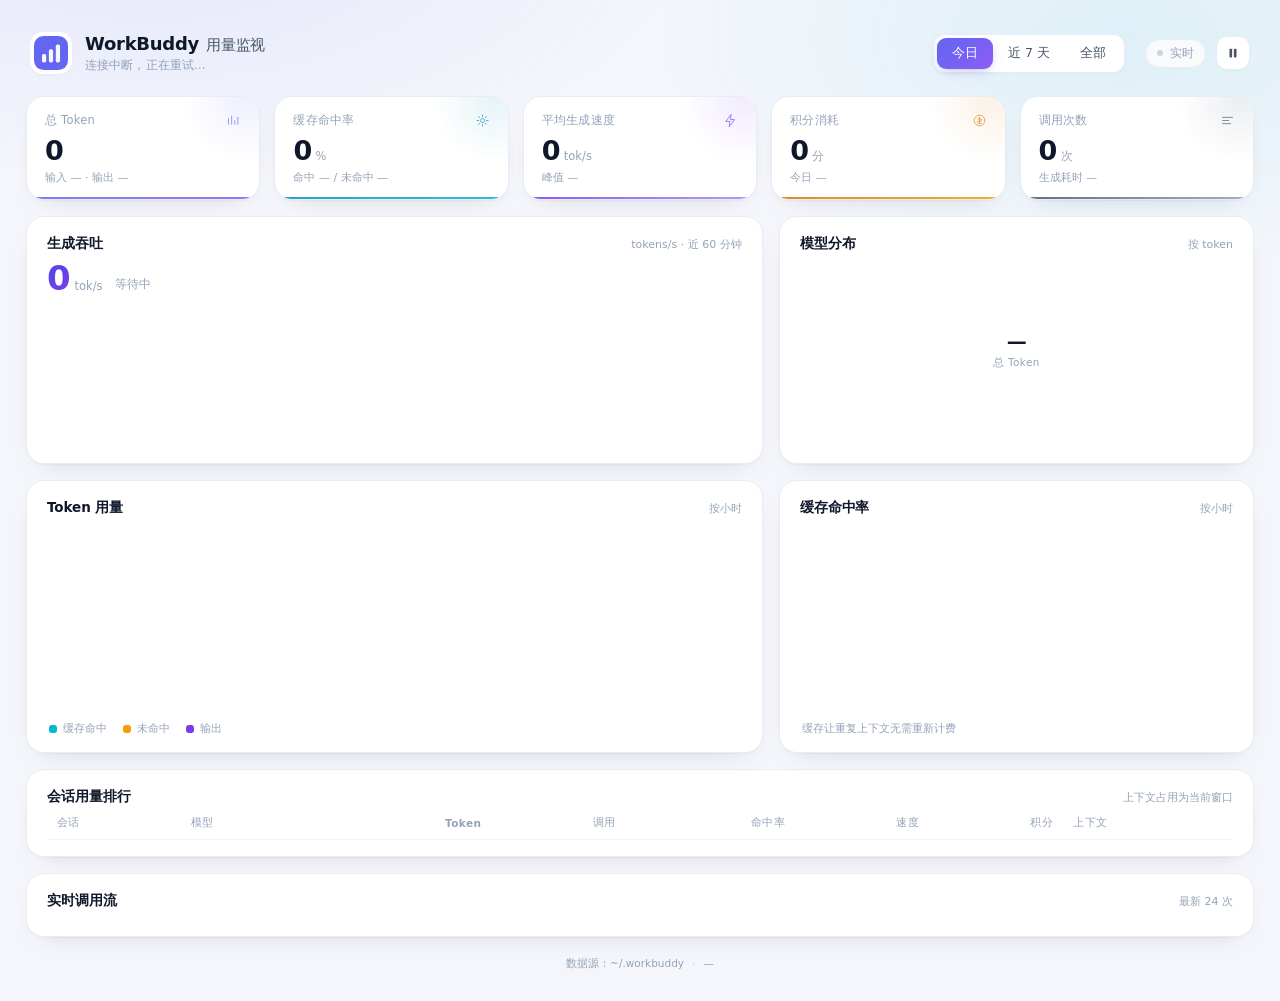
==== web/index.html @ 99a71e75 "初始化：WorkBuddy 用量监视面板 - 只读采集 ~/.workbuddy 下的会话 jsonl 与 sqlite，增量解析新字节 - PyQt5 原生面板，QPainter 手绘图表，不依赖浏" ====
<!DOCTYPE html>
<html lang="zh-CN">
<head>
<meta charset="utf-8">
<meta name="viewport" content="width=device-width, initial-scale=1">
<title>WorkBuddy 用量监视</title>
<link rel="icon" href="icon.png">
<link rel="stylesheet" href="style.css">
</head>
<body>
<div class="app">

  <header class="topbar">
    <div class="brand">
      <div class="logo">
        <svg viewBox="0 0 32 32" aria-hidden="true">
          <rect x="0" y="0" width="32" height="32" rx="9" fill="url(#lg)"/>
          <rect x="7.5" y="17" width="4" height="8" rx="1.6" fill="#fff" opacity=".95"/>
          <rect x="14" y="12.5" width="4" height="12.5" rx="1.6" fill="#fff" opacity=".95"/>
          <rect x="20.5" y="8" width="4" height="17" rx="1.6" fill="#fff" opacity=".95"/>
          <defs>
            <linearGradient id="lg" x1="0" y1="0" x2="32" y2="32">
              <stop offset="0" stop-color="#6366f1"/>
              <stop offset="1" stop-color="#8b5cf6"/>
            </linearGradient>
          </defs>
        </svg>
      </div>
      <div class="brand-txt">
        <h1>WorkBuddy <em>用量监视</em></h1>
        <div class="sub"><span id="live-status">正在读取本地记录…</span></div>
      </div>
    </div>

    <nav class="seg" id="range">
      <button data-range="today" class="on">今日</button>
      <button data-range="7d">近 7 天</button>
      <button data-range="all">全部</button>
    </nav>

    <div class="top-right">
      <div class="live" id="livebadge"><i></i>实时</div>
      <button class="icon-btn" id="pause" title="暂停 / 继续刷新">
        <svg viewBox="0 0 16 16"><rect x="4" y="3" width="3" height="10" rx="1"/><rect x="9" y="3" width="3" height="10" rx="1"/></svg>
      </button>
    </div>
  </header>

  <section class="kpis">
    <article class="kpi" style="--a:#6366f1;--b:#8b5cf6">
      <div class="kpi-top"><span>总 Token</span>
        <svg class="kpi-ico" viewBox="0 0 24 24"><path d="M4 18V9m5 9V5m5 13v-6m5 6V7" stroke-linecap="round"/></svg>
      </div>
      <div class="kpi-val"><b data-k="tokens">0</b></div>
      <div class="kpi-foot"><span data-k="inout">输入 — · 输出 —</span></div>
    </article>

    <article class="kpi" style="--a:#0891b2;--b:#06b6d4">
      <div class="kpi-top"><span>缓存命中率</span>
        <svg class="kpi-ico" viewBox="0 0 24 24"><path d="M12 3v3m0 12v3M3 12h3m12 0h3M5.6 5.6l2.1 2.1m8.6 8.6l2.1 2.1m0-12.8l-2.1 2.1M7.7 16.3l-2.1 2.1" stroke-linecap="round"/><circle cx="12" cy="12" r="3.2"/></svg>
      </div>
      <div class="kpi-val"><b data-k="hitrate">0</b><small>%</small></div>
      <div class="kpi-foot"><span data-k="hitinfo">命中 — / 未命中 —</span></div>
    </article>

    <article class="kpi" style="--a:#7c3aed;--b:#a78bfa">
      <div class="kpi-top"><span>平均生成速度</span>
        <svg class="kpi-ico" viewBox="0 0 24 24"><path d="M13 2L4.5 13.5H11l-1 8.5 8.5-11.5H12l1-8.5z" stroke-linejoin="round"/></svg>
      </div>
      <div class="kpi-val"><b data-k="speed">0</b><small>tok/s</small></div>
      <div class="kpi-foot"><span data-k="speedinfo">峰值 —</span></div>
    </article>

    <article class="kpi" style="--a:#d97706;--b:#f59e0b">
      <div class="kpi-top"><span>积分消耗</span>
        <svg class="kpi-ico" viewBox="0 0 24 24"><circle cx="12" cy="12" r="8.5"/><path d="M12 7v10M9.5 9.5h4a1.8 1.8 0 010 3.6h-3a1.8 1.8 0 000 3.6h4" stroke-linecap="round"/></svg>
      </div>
      <div class="kpi-val"><b data-k="credit">0</b><small>分</small></div>
      <div class="kpi-foot"><span data-k="creditinfo">今日 —</span></div>
    </article>

    <article class="kpi" style="--a:#475569;--b:#94a3b8">
      <div class="kpi-top"><span>调用次数</span>
        <svg class="kpi-ico" viewBox="0 0 24 24"><path d="M4 7h16M4 12h10M4 17h13" stroke-linecap="round"/></svg>
      </div>
      <div class="kpi-val"><b data-k="calls">0</b><small>次</small></div>
      <div class="kpi-foot"><span data-k="callinfo">生成耗时 —</span></div>
    </article>
  </section>

  <section class="grid">
    <article class="card c-speed">
      <header>
        <h2>生成吞吐</h2>
        <span class="tag">tokens/s · 近 60 分钟</span>
      </header>
      <div class="big-row">
        <div class="big"><b id="now-speed">0</b><small>tok/s</small></div>
        <div class="big-sub" id="now-sub">等待中</div>
      </div>
      <div class="chart-wrap"><canvas id="chart-speed"></canvas></div>
    </article>

    <article class="card c-model">
      <header><h2>模型分布</h2><span class="tag">按 token</span></header>
      <div class="donut-wrap">
        <canvas id="chart-models"></canvas>
        <div class="donut-center"><b id="model-total">—</b><span>总 Token</span></div>
      </div>
      <ul class="legend" id="model-legend"></ul>
    </article>

    <article class="card c-usage">
      <header><h2>Token 用量</h2><span class="tag" id="usage-tag">按小时</span></header>
      <div class="chart-wrap tall"><canvas id="chart-usage"></canvas></div>
      <div class="legend-inline">
        <span><i style="background:#06b6d4"></i>缓存命中</span>
        <span><i style="background:#f59e0b"></i>未命中</span>
        <span><i style="background:#7c3aed"></i>输出</span>
      </div>
    </article>

    <article class="card c-cache">
      <header><h2>缓存命中率</h2><span class="tag" id="cache-tag">按小时</span></header>
      <div class="chart-wrap tall"><canvas id="chart-cache"></canvas></div>
      <div class="cache-note" id="cache-note">缓存让重复上下文无需重新计费</div>
    </article>
  </section>

  <section class="card c-sessions">
    <header>
      <h2>会话用量排行</h2>
      <span class="tag">上下文占用为当前窗口</span>
    </header>
    <div class="table-wrap">
      <table id="tbl-sessions">
        <thead>
          <tr>
            <th class="col-title">会话</th>
            <th>模型</th>
            <th class="num">Token</th>
            <th class="num">调用</th>
            <th class="num">命中率</th>
            <th class="num">速度</th>
            <th class="num">积分</th>
            <th class="col-ctx">上下文</th>
          </tr>
        </thead>
        <tbody></tbody>
      </table>
    </div>
  </section>

  <section class="card c-stream">
    <header><h2>实时调用流</h2><span class="tag" id="stream-tag">最新 24 次</span></header>
    <ul class="stream" id="stream"></ul>
  </section>

  <footer class="foot">
    <span id="foot-src">数据源：~/.workbuddy</span>
    <span class="dotsep">·</span>
    <span id="foot-stat">—</span>
  </footer>
</div>

<div class="tip" id="tip"></div>
<script src="app.js"></script>
</body>
</html>
---- web/style.css ----
:root {
  --bg: #f4f6fb;
  --bg2: #eef1f8;
  --panel: #ffffff;
  --ink: #0f172a;
  --ink2: #475569;
  --ink3: #94a3b8;
  --line: #e8ecf4;
  --line2: #f1f4f9;
  --indigo: #6366f1;
  --violet: #8b5cf6;
  --cyan: #06b6d4;
  --amber: #f59e0b;
  --shadow: 0 1px 2px rgba(15, 23, 42, .04), 0 10px 28px -18px rgba(15, 23, 42, .22);
  --shadow-h: 0 2px 4px rgba(15, 23, 42, .05), 0 18px 36px -22px rgba(15, 23, 42, .3);
  --radius: 18px;
}

* { box-sizing: border-box; }

html, body {
  margin: 0;
  padding: 0;
  background: var(--bg);
  color: var(--ink);
  font-family: -apple-system, BlinkMacSystemFont, "Segoe UI", "Noto Sans CJK SC",
               "PingFang SC", "Hiragino Sans GB", "Microsoft YaHei", system-ui, sans-serif;
  font-size: 14px;
  -webkit-font-smoothing: antialiased;
}

body::before {
  content: "";
  position: fixed;
  inset: 0;
  background:
    radial-gradient(900px 420px at 12% -8%, rgba(99, 102, 241, .10), transparent 60%),
    radial-gradient(760px 380px at 88% 4%, rgba(6, 182, 212, .09), transparent 62%);
  pointer-events: none;
  z-index: 0;
}

.app {
  position: relative;
  z-index: 1;
  max-width: 1460px;
  margin: 0 auto;
  padding: 26px 26px 30px;
}

/* ---------------- topbar ---------------- */

.topbar {
  display: flex;
  align-items: center;
  gap: 20px;
  padding: 6px 4px 22px;
  flex-wrap: wrap;
}

.brand { display: flex; align-items: center; gap: 13px; margin-right: auto; }

.logo {
  width: 42px; height: 42px;
  border-radius: 13px;
  background: #fff;
  box-shadow: var(--shadow);
  display: grid;
  place-items: center;
  flex: none;
}
.logo svg { width: 34px; height: 34px; }

.brand-txt h1 {
  margin: 0;
  font-size: 18px;
  font-weight: 650;
  letter-spacing: -.015em;
  display: flex;
  align-items: baseline;
  gap: 7px;
}
.brand-txt h1 em {
  font-style: normal;
  font-weight: 500;
  font-size: 15px;
  color: var(--ink2);
}
.brand-txt .sub {
  margin-top: 3px;
  font-size: 11.5px;
  color: var(--ink3);
  letter-spacing: .01em;
}

.seg {
  display: inline-flex;
  background: #fff;
  border: 1px solid var(--line);
  border-radius: 12px;
  padding: 3px;
  box-shadow: 0 1px 2px rgba(15, 23, 42, .03);
}
.seg button {
  border: 0;
  background: transparent;
  color: var(--ink2);
  font: inherit;
  font-size: 12.5px;
  padding: 7px 15px;
  border-radius: 9px;
  cursor: pointer;
  transition: background .18s, color .18s, box-shadow .18s;
  white-space: nowrap;
}
.seg button:hover { color: var(--ink); background: #f7f8fc; }
.seg button.on {
  background: linear-gradient(135deg, #6366f1, #8b5cf6);
  color: #fff;
  box-shadow: 0 4px 12px -4px rgba(99, 102, 241, .5);
}

.top-right { display: flex; align-items: center; gap: 10px; }

.live {
  display: inline-flex;
  align-items: center;
  gap: 7px;
  font-size: 11.5px;
  color: #059669;
  background: #ecfdf5;
  border: 1px solid #d1fae5;
  padding: 6px 11px;
  border-radius: 999px;
  font-weight: 500;
  transition: opacity .2s;
}
.live i {
  width: 6px; height: 6px;
  border-radius: 50%;
  background: #10b981;
  box-shadow: 0 0 0 0 rgba(16, 185, 129, .55);
  animation: pulse 2s infinite;
}
.live.off { color: var(--ink3); background: #f8fafc; border-color: var(--line); }
.live.off i { background: #cbd5e1; animation: none; box-shadow: none; }

@keyframes pulse {
  0% { box-shadow: 0 0 0 0 rgba(16, 185, 129, .5); }
  70% { box-shadow: 0 0 0 7px rgba(16, 185, 129, 0); }
  100% { box-shadow: 0 0 0 0 rgba(16, 185, 129, 0); }
}

.icon-btn {
  width: 34px; height: 34px;
  border-radius: 11px;
  border: 1px solid var(--line);
  background: #fff;
  cursor: pointer;
  display: grid;
  place-items: center;
  box-shadow: 0 1px 2px rgba(15, 23, 42, .03);
  transition: transform .15s, background .15s;
}
.icon-btn:hover { background: #f8fafc; transform: translateY(-1px); }
.icon-btn svg { width: 14px; height: 14px; fill: var(--ink2); }

/* ---------------- kpi ---------------- */

.kpis {
  display: grid;
  grid-template-columns: repeat(5, 1fr);
  gap: 14px;
  margin-bottom: 16px;
}

.kpi {
  position: relative;
  background: var(--panel);
  border: 1px solid var(--line);
  border-radius: var(--radius);
  padding: 16px 18px 14px;
  box-shadow: var(--shadow);
  overflow: hidden;
  transition: transform .2s ease, box-shadow .2s ease;
}
.kpi:hover { transform: translateY(-2px); box-shadow: var(--shadow-h); }
.kpi::after {
  content: "";
  position: absolute;
  left: 0; right: 0; bottom: 0;
  height: 2.5px;
  background: linear-gradient(90deg, var(--a), var(--b));
  opacity: .85;
}
.kpi::before {
  content: "";
  position: absolute;
  width: 130px; height: 130px;
  right: -52px; top: -62px;
  border-radius: 50%;
  background: radial-gradient(circle, var(--a), transparent 68%);
  opacity: .10;
}

.kpi-top {
  display: flex;
  align-items: center;
  justify-content: space-between;
  font-size: 11.5px;
  color: var(--ink3);
  letter-spacing: .02em;
}
.kpi-ico {
  width: 15px; height: 15px;
  fill: none;
  stroke: var(--a);
  stroke-width: 1.6;
  opacity: .65;
}

.kpi-val {
  margin: 9px 0 5px;
  display: flex;
  align-items: baseline;
  gap: 4px;
}
.kpi-val b {
  font-size: 27px;
  font-weight: 640;
  letter-spacing: -.028em;
  font-variant-numeric: tabular-nums;
  line-height: 1.05;
}
.kpi-val small { font-size: 11.5px; color: var(--ink3); font-weight: 500; }

.kpi-foot {
  font-size: 11px;
  color: var(--ink3);
  white-space: nowrap;
  overflow: hidden;
  text-overflow: ellipsis;
}

/* ---------------- cards ---------------- */

.grid {
  display: grid;
  grid-template-columns: 1.55fr 1fr;
  gap: 16px;
  margin-bottom: 16px;
}

.card {
  background: var(--panel);
  border: 1px solid var(--line);
  border-radius: var(--radius);
  padding: 18px 20px 16px;
  box-shadow: var(--shadow);
  transition: box-shadow .22s ease;
  min-width: 0;
}
.card:hover { box-shadow: var(--shadow-h); }

.card > header {
  display: flex;
  align-items: baseline;
  gap: 10px;
  margin-bottom: 10px;
}
.card h2 {
  margin: 0;
  font-size: 13.5px;
  font-weight: 620;
  letter-spacing: -.005em;
  color: var(--ink);
}
.tag {
  font-size: 11px;
  color: var(--ink3);
  margin-left: auto;
  white-space: nowrap;
  font-variant-numeric: tabular-nums;
}

.chart-wrap {
  position: relative;
  height: 148px;
  margin-top: 4px;
}
.chart-wrap.tall { height: 186px; }
.chart-wrap canvas { width: 100%; height: 100%; display: block; }

.big-row {
  display: flex;
  align-items: flex-end;
  gap: 12px;
  margin: -2px 0 2px;
}
.big { display: flex; align-items: baseline; gap: 5px; }
.big b {
  font-size: 34px;
  font-weight: 650;
  letter-spacing: -.035em;
  font-variant-numeric: tabular-nums;
  line-height: 1;
  background: linear-gradient(135deg, #4f46e5, #7c3aed);
  -webkit-background-clip: text;
  background-clip: text;
  color: transparent;
}
.big small { font-size: 11.5px; color: var(--ink3); }
.big-sub {
  font-size: 11.5px;
  color: var(--ink3);
  padding-bottom: 3px;
}

.donut-wrap {
  position: relative;
  height: 172px;
  display: grid;
  place-items: center;
}
.donut-wrap canvas { width: 100%; height: 100%; position: absolute; inset: 0; }
.donut-center {
  position: relative;
  text-align: center;
  pointer-events: none;
}
.donut-center b {
  display: block;
  font-size: 20px;
  font-weight: 650;
  letter-spacing: -.03em;
  font-variant-numeric: tabular-nums;
}
.donut-center span {
  font-size: 10.5px;
  color: var(--ink3);
  letter-spacing: .04em;
}

.legend {
  list-style: none;
  margin: 6px 0 0;
  padding: 0;
  display: flex;
  flex-direction: column;
  gap: 6px;
}
.legend li {
  display: flex;
  align-items: center;
  gap: 8px;
  font-size: 11.5px;
  color: var(--ink2);
}
.legend i {
  width: 8px; height: 8px;
  border-radius: 3px;
  flex: none;
}
.legend .lname {
  overflow: hidden;
  text-overflow: ellipsis;
  white-space: nowrap;
}
.legend .lval {
  margin-left: auto;
  color: var(--ink3);
  font-variant-numeric: tabular-nums;
  flex: none;
}

.legend-inline {
  display: flex;
  gap: 16px;
  font-size: 11px;
  color: var(--ink3);
  margin-top: 8px;
  padding-left: 2px;
}
.legend-inline span { display: inline-flex; align-items: center; gap: 6px; }
.legend-inline i {
  width: 8px; height: 8px;
  border-radius: 3px;
  display: inline-block;
}

.cache-note {
  font-size: 11px;
  color: var(--ink3);
  margin-top: 8px;
  padding-left: 2px;
}

/* ---------------- table ---------------- */

.c-sessions { margin-bottom: 16px; }

.table-wrap { overflow-x: auto; margin: 0 -6px; padding: 0 6px; }

table { width: 100%; border-collapse: collapse; }

thead th {
  text-align: left;
  font-size: 10.5px;
  font-weight: 550;
  color: var(--ink3);
  letter-spacing: .04em;
  padding: 0 10px 9px;
  white-space: nowrap;
  border-bottom: 1px solid var(--line2);
}
th.num, td.num { text-align: right; font-variant-numeric: tabular-nums; }

tbody td {
  padding: 10px;
  font-size: 12.5px;
  border-bottom: 1px solid var(--line2);
  color: var(--ink2);
  white-space: nowrap;
}
tbody tr:last-child td { border-bottom: 0; }
tbody tr { transition: background .15s; }
tbody tr:hover { background: #fafbff; }

td.col-title { max-width: 300px; }
.title-cell { display: flex; align-items: center; gap: 9px; min-width: 0; }
.rank {
  width: 18px; height: 18px;
  border-radius: 6px;
  background: #f1f5f9;
  color: var(--ink3);
  font-size: 10px;
  display: grid;
  place-items: center;
  flex: none;
  font-weight: 600;
}
tr:nth-child(1) .rank { background: linear-gradient(135deg, #6366f1, #8b5cf6); color: #fff; }
tr:nth-child(2) .rank { background: #e0e7ff; color: #4f46e5; }
tr:nth-child(3) .rank { background: #ede9fe; color: #7c3aed; }
.t-name {
  font-size: 12.5px;
  color: var(--ink);
  overflow: hidden;
  text-overflow: ellipsis;
  white-space: nowrap;
}
.t-path {
  font-size: 10.5px;
  color: var(--ink3);
  overflow: hidden;
  text-overflow: ellipsis;
  white-space: nowrap;
  margin-top: 1px;
}
.model-chip {
  display: inline-block;
  font-size: 10.5px;
  padding: 2px 7px;
  border-radius: 6px;
  background: #f1f5f9;
  color: var(--ink2);
  max-width: 150px;
  overflow: hidden;
  text-overflow: ellipsis;
  vertical-align: middle;
}

.bar-cell { min-width: 96px; }
.ctx-bar {
  position: relative;
  height: 6px;
  border-radius: 999px;
  background: #eef2f7;
  overflow: hidden;
}
.ctx-bar > i {
  position: absolute;
  left: 0; top: 0; bottom: 0;
  border-radius: 999px;
  background: linear-gradient(90deg, #6366f1, #8b5cf6);
}
.ctx-txt {
  font-size: 10px;
  color: var(--ink3);
  margin-top: 4px;
  font-variant-numeric: tabular-nums;
}

.pill {
  display: inline-block;
  font-size: 10.5px;
  padding: 2px 7px;
  border-radius: 999px;
  font-variant-numeric: tabular-nums;
}
.pill.good { background: #ecfdf5; color: #059669; }
.pill.mid { background: #fffbeb; color: #b45309; }
.pill.bad { background: #fef2f2; color: #dc2626; }
.pill.flat { background: #f1f5f9; color: var(--ink3); }

/* ---------------- stream ---------------- */

.c-stream { margin-bottom: 14px; }

.stream { list-style: none; margin: 0; padding: 0; }

.stream li {
  display: grid;
  grid-template-columns: 62px 116px 1fr auto auto;
  align-items: center;
  gap: 12px;
  padding: 8px 6px;
  border-bottom: 1px solid var(--line2);
  font-size: 12px;
  color: var(--ink2);
  animation: slideIn .35s ease both;
}
.stream li:last-child { border-bottom: 0; }
.stream li.fresh { background: linear-gradient(90deg, rgba(99, 102, 241, .055), transparent 70%); }

@keyframes slideIn {
  from { opacity: 0; transform: translateY(-4px); }
  to { opacity: 1; transform: none; }
}

.st-time {
  font-variant-numeric: tabular-nums;
  color: var(--ink3);
  font-size: 11px;
}
.st-model {
  font-size: 11px;
  color: var(--ink2);
  overflow: hidden;
  text-overflow: ellipsis;
  white-space: nowrap;
}
.st-bars { display: flex; align-items: center; gap: 8px; min-width: 0; }
.mini-bar {
  height: 5px;
  border-radius: 999px;
  background: #eef2f7;
  position: relative;
  flex: 1;
  min-width: 40px;
  overflow: hidden;
  display: flex;
}
.mini-bar i { height: 100%; display: block; flex: 0 0 auto; }
.st-nums {
  font-size: 11px;
  color: var(--ink3);
  font-variant-numeric: tabular-nums;
  white-space: nowrap;
}
.st-speed {
  font-size: 11.5px;
  font-variant-numeric: tabular-nums;
  color: var(--ink);
  font-weight: 550;
  min-width: 62px;
  text-align: right;
}
.st-speed.zero { color: var(--ink3); font-weight: 400; }

.foot {
  display: flex;
  gap: 8px;
  justify-content: center;
  font-size: 10.5px;
  color: var(--ink3);
  padding: 6px 0 0;
}
.dotsep { opacity: .5; }

/* ---------------- tooltip ---------------- */

.tip {
  position: fixed;
  z-index: 50;
  pointer-events: none;
  background: rgba(15, 23, 42, .93);
  color: #fff;
  font-size: 11px;
  line-height: 1.55;
  padding: 7px 10px;
  border-radius: 9px;
  box-shadow: 0 8px 24px -8px rgba(15, 23, 42, .5);
  opacity: 0;
  transform: translate(-50%, -120%) scale(.97);
  transition: opacity .12s, transform .12s;
  white-space: nowrap;
  backdrop-filter: blur(4px);
}
.tip.show { opacity: 1; transform: translate(-50%, -130%) scale(1); }
.tip b { font-weight: 600; }
.tip .k { color: #cbd5e1; }

/* ---------------- responsive ---------------- */

@media (max-width: 1240px) {
  .kpis { grid-template-columns: repeat(3, 1fr); }
  .grid { grid-template-columns: 1fr; }
}

@media (max-width: 860px) {
  .app { padding: 18px 14px 24px; }
  .kpis { grid-template-columns: repeat(2, 1fr); }
  .topbar { gap: 12px; }
  .stream li { grid-template-columns: 54px 1fr auto; }

  .stream .st-nums { display: none; }
  .stream .st-model { display: none; }
  td.col-ctx { display: none; }
  th.col-ctx { display: none; }
}

::-webkit-scrollbar { width: 9px; height: 9px; }
::-webkit-scrollbar-track { background: transparent; }
::-webkit-scrollbar-thumb {
  background: #d5dbe7;
  border-radius: 999px;
  border: 2px solid var(--bg);
}
::-webkit-scrollbar-thumb:hover { background: #c2c9d8; }
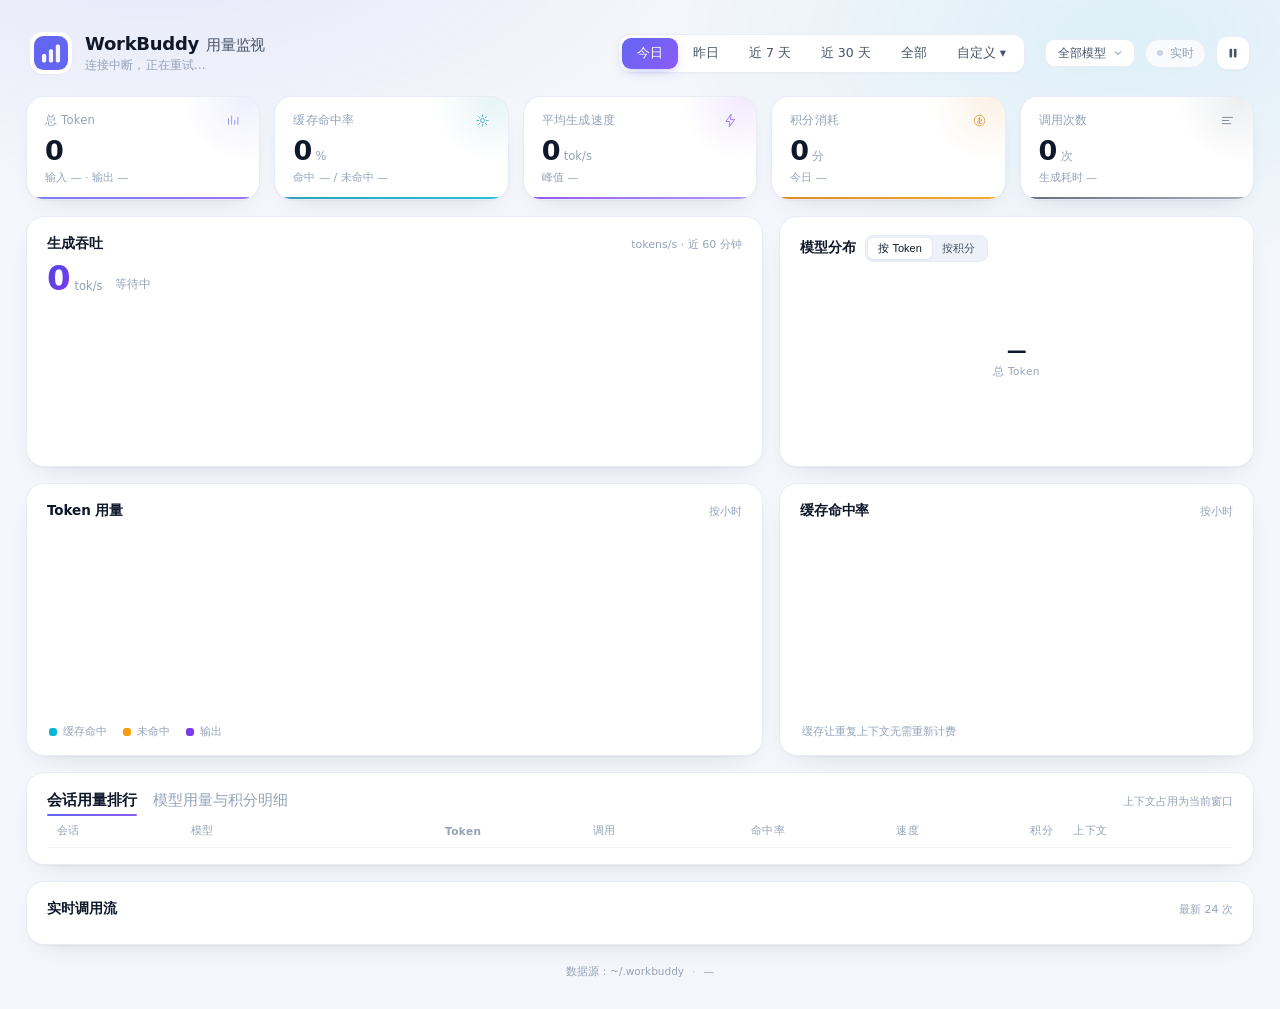
==== commit cb29f40c: "fix: 选定模型时饼图自动切换为该模型的内部 Token 与积分构成，消除其他模型显示" ====
--- a/web/index.html
+++ b/web/index.html
@@ -32,13 +32,50 @@
       </div>
     </div>
 
-    <nav class="seg" id="range">
-      <button data-range="today" class="on">今日</button>
-      <button data-range="7d">近 7 天</button>
-      <button data-range="all">全部</button>
-    </nav>
+    <div class="range-box">
+      <nav class="seg" id="range">
+        <button data-range="today" class="on">今日</button>
+        <button data-range="yesterday">昨日</button>
+        <button data-range="7d">近 7 天</button>
+        <button data-range="30d">近 30 天</button>
+        <button data-range="all">全部</button>
+        <button data-range="custom" id="btn-custom-range">自定义 ▾</button>
+      </nav>
+
+      <div class="custom-date-popover" id="custom-date-popover" style="display:none">
+        <div class="pop-header">选定查询时间</div>
+        <div class="pop-presets">
+          <button type="button" class="preset-chip" data-preset="today">今日</button>
+          <button type="button" class="preset-chip" data-preset="yesterday">昨日</button>
+          <button type="button" class="preset-chip" data-preset="7d">近 7 天</button>
+          <button type="button" class="preset-chip" data-preset="30d">近 30 天</button>
+          <button type="button" class="preset-chip" data-preset="thismonth">本月</button>
+        </div>
+        <div class="pop-inputs">
+          <div class="input-group">
+            <label for="inp-start-date">开始日期</label>
+            <input type="date" id="inp-start-date">
+          </div>
+          <div class="input-sep">至</div>
+          <div class="input-group">
+            <label for="inp-end-date">结束日期</label>
+            <input type="date" id="inp-end-date">
+          </div>
+        </div>
+        <div class="pop-actions">
+          <button type="button" class="btn-cancel" id="btn-custom-cancel">取消</button>
+          <button type="button" class="btn-apply" id="btn-custom-apply">确定查询</button>
+        </div>
+      </div>
+    </div>
 
     <div class="top-right">
+      <div class="model-select-wrap">
+        <select id="model-filter" title="按模型筛选用量和积分">
+          <option value="">全部模型</option>
+        </select>
+        <button id="model-filter-clear" class="filter-clear-btn" title="清除模型筛选" style="display:none">×</button>
+      </div>
       <div class="live" id="livebadge"><i></i>实时</div>
       <button class="icon-btn" id="pause" title="暂停 / 继续刷新">
         <svg viewBox="0 0 16 16"><rect x="4" y="3" width="3" height="10" rx="1"/><rect x="9" y="3" width="3" height="10" rx="1"/></svg>
@@ -102,10 +139,16 @@
     </article>
 
     <article class="card c-model">
-      <header><h2>模型分布</h2><span class="tag">按 token</span></header>
+      <header>
+        <h2 id="model-card-title">模型分布</h2>
+        <div class="card-seg" id="model-metric-toggle">
+          <button class="on" data-metric="tokens">按 Token</button>
+          <button data-metric="credit">按积分</button>
+        </div>
+      </header>
       <div class="donut-wrap">
         <canvas id="chart-models"></canvas>
-        <div class="donut-center"><b id="model-total">—</b><span>总 Token</span></div>
+        <div class="donut-center"><b id="model-total">—</b><span id="model-total-label">总 Token</span></div>
       </div>
       <ul class="legend" id="model-legend"></ul>
     </article>
@@ -129,10 +172,13 @@
 
   <section class="card c-sessions">
     <header>
-      <h2>会话用量排行</h2>
-      <span class="tag">上下文占用为当前窗口</span>
+      <div class="tab-header" id="table-tabs">
+        <button class="tbl-tab on" data-tab="sessions">会话用量排行</button>
+        <button class="tbl-tab" data-tab="models">模型用量与积分明细</button>
+      </div>
+      <span class="tag" id="table-tag">上下文占用为当前窗口</span>
     </header>
-    <div class="table-wrap">
+    <div class="table-wrap" id="wrap-sessions">
       <table id="tbl-sessions">
         <thead>
           <tr>
@@ -149,6 +195,24 @@
         <tbody></tbody>
       </table>
     </div>
+    <div class="table-wrap" id="wrap-models" style="display:none">
+      <table id="tbl-models">
+        <thead>
+          <tr>
+            <th class="col-title">模型名称</th>
+            <th class="num">Token 总量</th>
+            <th class="num">输入 / 输出</th>
+            <th class="num">缓存命中率</th>
+            <th class="num">调用次数</th>
+            <th class="num">平均速度</th>
+            <th class="num">积分消耗</th>
+            <th class="num">积分占比</th>
+            <th style="text-align:center;width:80px">操作</th>
+          </tr>
+        </thead>
+        <tbody></tbody>
+      </table>
+    </div>
   </section>
 
   <section class="card c-stream">
--- a/web/style.css
+++ b/web/style.css
@@ -373,6 +373,58 @@
   flex: none;
 }
 
+.legend li.breakdown-item {
+  display: flex;
+  flex-direction: column;
+  align-items: stretch;
+  gap: 3px;
+  padding: 3px 0;
+}
+.breakdown-item .item-head {
+  display: flex;
+  align-items: center;
+  gap: 8px;
+  font-size: 11.5px;
+}
+.breakdown-item .item-sub {
+  display: flex;
+  justify-content: space-between;
+  align-items: center;
+  margin-left: 16px;
+  font-size: 10px;
+  color: var(--ink3);
+}
+.price-chip {
+  background: #f1f5f9;
+  color: #334155;
+  border-radius: 4px;
+  padding: 1px 6px;
+  font-weight: 550;
+  font-size: 9.5px;
+  letter-spacing: .02em;
+}
+.comp-txt {
+  font-variant-numeric: tabular-nums;
+  color: var(--ink3);
+}
+.breakdown-foot {
+  display: flex;
+  justify-content: space-between;
+  align-items: center;
+  margin-top: 6px;
+  padding-top: 6px;
+  border-top: 1px dashed var(--line);
+  font-size: 10px;
+}
+.breakdown-foot .avg-price {
+  color: var(--brand);
+  font-weight: 600;
+}
+.breakdown-foot .foot-note {
+  color: var(--ink3);
+  font-size: 9px;
+}
+
 .legend-inline {
   display: flex;
   gap: 16px;
@@ -599,7 +651,301 @@
 }
 .tip.show { opacity: 1; transform: translate(-50%, -130%) scale(1); }
 .tip b { font-weight: 600; }
-.tip .k { color: #cbd5e1; }
+/* ---------------- 自定义时间与模型筛选增强 ---------------- */
+
+.range-box {
+  position: relative;
+}
+
+.custom-date-popover {
+  position: absolute;
+  top: calc(100% + 8px);
+  left: 0;
+  z-index: 60;
+  width: 320px;
+  background: #ffffff;
+  border: 1px solid var(--line);
+  border-radius: 14px;
+  padding: 14px 16px;
+  box-shadow: 0 10px 30px -10px rgba(15, 23, 42, .18), 0 2px 6px rgba(15, 23, 42, .06);
+  animation: popIn .16s ease-out;
+}
+
+@keyframes popIn {
+  from { opacity: 0; transform: translateY(-4px) scale(.98); }
+  to { opacity: 1; transform: translateY(0) scale(1); }
+}
+
+.pop-header {
+  font-size: 13px;
+  font-weight: 600;
+  color: var(--ink);
+  margin-bottom: 10px;
+}
+
+.pop-presets {
+  display: flex;
+  flex-wrap: wrap;
+  gap: 6px;
+  margin-bottom: 12px;
+}
+
+.preset-chip {
+  border: 1px solid var(--line);
+  background: var(--bg);
+  color: var(--ink2);
+  font-size: 11.5px;
+  padding: 4px 10px;
+  border-radius: 7px;
+  cursor: pointer;
+  transition: all .15s;
+}
+
+.preset-chip:hover {
+  background: #eef2ff;
+  color: #4f46e5;
+  border-color: #c7d2fe;
+}
+
+.pop-inputs {
+  display: flex;
+  align-items: center;
+  gap: 8px;
+  margin-bottom: 14px;
+}
+
+.input-group {
+  flex: 1;
+  display: flex;
+  flex-direction: column;
+  gap: 3px;
+}
+
+.input-group label {
+  font-size: 10.5px;
+  color: var(--ink3);
+}
+
+.input-group input[type="date"] {
+  border: 1px solid var(--line);
+  border-radius: 8px;
+  padding: 5px 8px;
+  font-size: 12px;
+  font-family: inherit;
+  color: var(--ink);
+  outline: none;
+  background: #fff;
+  transition: border-color .15s;
+}
+
+.input-group input[type="date"]:focus {
+  border-color: var(--indigo);
+}
+
+.input-sep {
+  font-size: 12px;
+  color: var(--ink3);
+  margin-top: 14px;
+}
+
+.pop-actions {
+  display: flex;
+  justify-content: flex-end;
+  gap: 8px;
+}
+
+.pop-actions button {
+  font-size: 12px;
+  padding: 5px 13px;
+  border-radius: 8px;
+  cursor: pointer;
+  font-family: inherit;
+}
+
+.btn-cancel {
+  border: 1px solid var(--line);
+  background: #fff;
+  color: var(--ink2);
+}
+
+.btn-cancel:hover { background: #f8fafc; }
+
+.btn-apply {
+  border: none;
+  background: linear-gradient(135deg, #6366f1, #8b5cf6);
+  color: #fff;
+  font-weight: 500;
+  box-shadow: 0 2px 8px -2px rgba(99, 102, 241, .5);
+}
+
+.btn-apply:hover {
+  opacity: .95;
+}
+
+.model-select-wrap {
+  position: relative;
+  display: inline-flex;
+  align-items: center;
+}
+
+#model-filter {
+  appearance: none;
+  -webkit-appearance: none;
+  border: 1px solid var(--line);
+  background: #fff url('data:image/svg+xml;utf8,<svg xmlns="http://www.w3.org/2000/svg" width="12" height="12" viewBox="0 0 24 24" fill="none" stroke="%2364748b" stroke-width="2"><path d="M6 9l6 6 6-6"/></svg>') no-repeat right 10px center;
+  color: var(--ink2);
+  font-size: 12px;
+  font-family: inherit;
+  padding: 6px 28px 6px 12px;
+  border-radius: 10px;
+  cursor: pointer;
+  outline: none;
+  transition: all .18s;
+  max-width: 170px;
+  white-space: nowrap;
+  overflow: hidden;
+  text-overflow: ellipsis;
+}
+
+#model-filter:hover {
+  border-color: #cbd5e1;
+}
+
+#model-filter.active {
+  background-color: #eef2ff;
+  color: #4f46e5;
+  border-color: #a5b4fc;
+  font-weight: 500;
+}
+
+.filter-clear-btn {
+  position: absolute;
+  right: 24px;
+  border: none;
+  background: #cbd5e1;
+  color: #fff;
+  border-radius: 50%;
+  width: 15px;
+  height: 15px;
+  line-height: 14px;
+  font-size: 11px;
+  text-align: center;
+  cursor: pointer;
+  padding: 0;
+}
+
+.filter-clear-btn:hover {
+  background: #94a3b8;
+}
+
+/* ---------------- 模型卡片内度量切换 ---------------- */
+
+.card-seg {
+  display: inline-flex;
+  background: var(--bg2);
+  border: 1px solid var(--line);
+  border-radius: 8px;
+  padding: 2px;
+}
+
+.card-seg button {
+  border: 0;
+  background: transparent;
+  color: var(--ink2);
+  font-size: 11px;
+  padding: 3px 10px;
+  border-radius: 6px;
+  cursor: pointer;
+  transition: all .15s;
+}
+
+.card-seg button.on {
+  background: #fff;
+  color: var(--ink);
+  font-weight: 500;
+  box-shadow: 0 1px 3px rgba(15, 23, 42, .08);
+}
+
+/* ---------------- 表格选项卡切换 ---------------- */
+
+.tab-header {
+  display: inline-flex;
+  gap: 16px;
+  align-items: center;
+}
+
+.tbl-tab {
+  border: none;
+  background: transparent;
+  padding: 0 0 4px;
+  font-size: 15px;
+  font-weight: 500;
+  color: var(--ink3);
+  cursor: pointer;
+  position: relative;
+  transition: color .18s;
+}
+
+.tbl-tab:hover {
+  color: var(--ink2);
+}
+
+.tbl-tab.on {
+  color: var(--ink);
+  font-weight: 650;
+}
+
+.tbl-tab.on::after {
+  content: "";
+  position: absolute;
+  bottom: -2px;
+  left: 0;
+  right: 0;
+  height: 2px;
+  background: linear-gradient(90deg, #6366f1, #8b5cf6);
+  border-radius: 2px;
+}
+
+/* ---------------- 模型明细表格 ---------------- */
+
+#tbl-models .btn-filter-this {
+  border: 1px solid #c7d2fe;
+  background: #eef2ff;
+  color: #4f46e5;
+  font-size: 11px;
+  padding: 3px 9px;
+  border-radius: 6px;
+  cursor: pointer;
+  transition: all .15s;
+}
+
+#tbl-models .btn-filter-this:hover {
+  background: #6366f1;
+  color: #fff;
+  border-color: #6366f1;
+}
+
+#tbl-models .credit-bar-cell {
+  display: flex;
+  align-items: center;
+  justify-content: flex-end;
+  gap: 8px;
+}
+
+#tbl-models .credit-mini-bar {
+  width: 52px;
+  height: 6px;
+  background: #f1f5f9;
+  border-radius: 3px;
+  overflow: hidden;
+}
+
+#tbl-models .credit-mini-bar i {
+  display: block;
+  height: 100%;
+  background: linear-gradient(90deg, #f59e0b, #d97706);
+  border-radius: 3px;
+}
 
 /* ---------------- responsive ---------------- */
 
